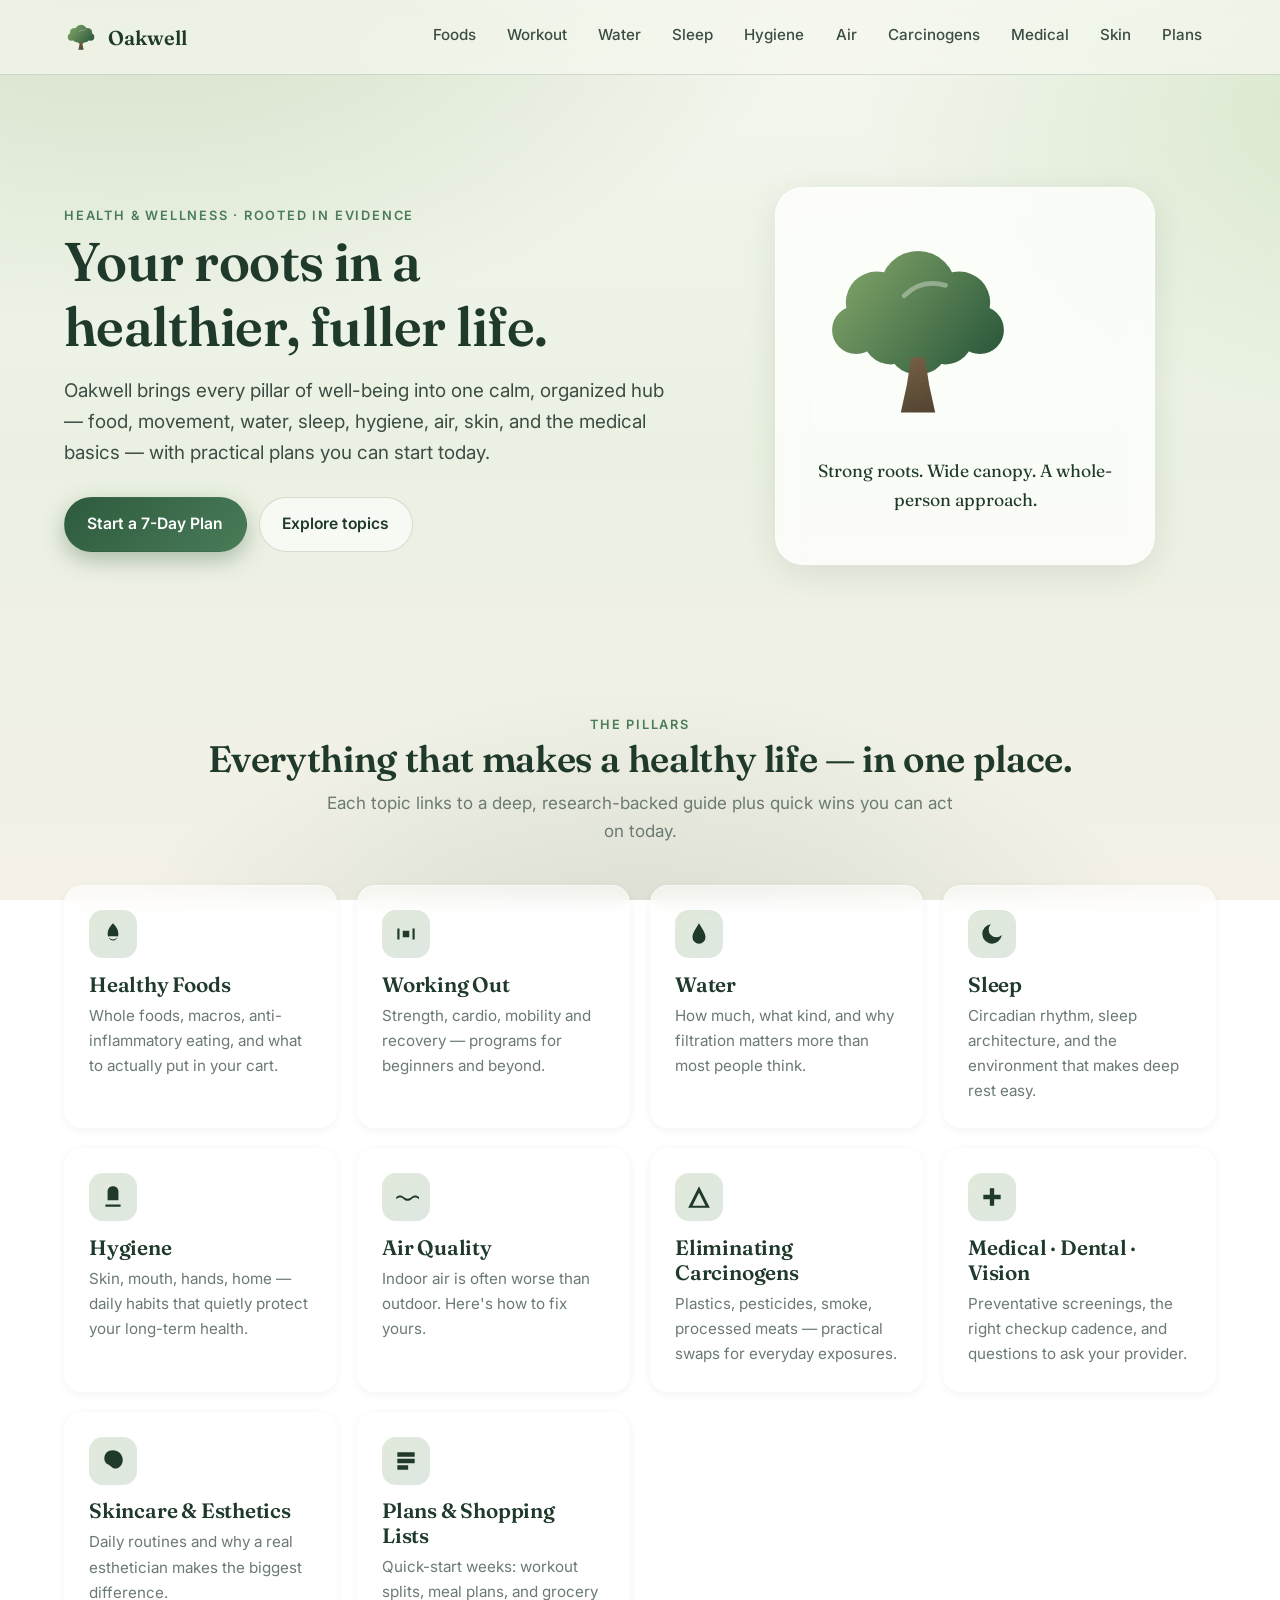
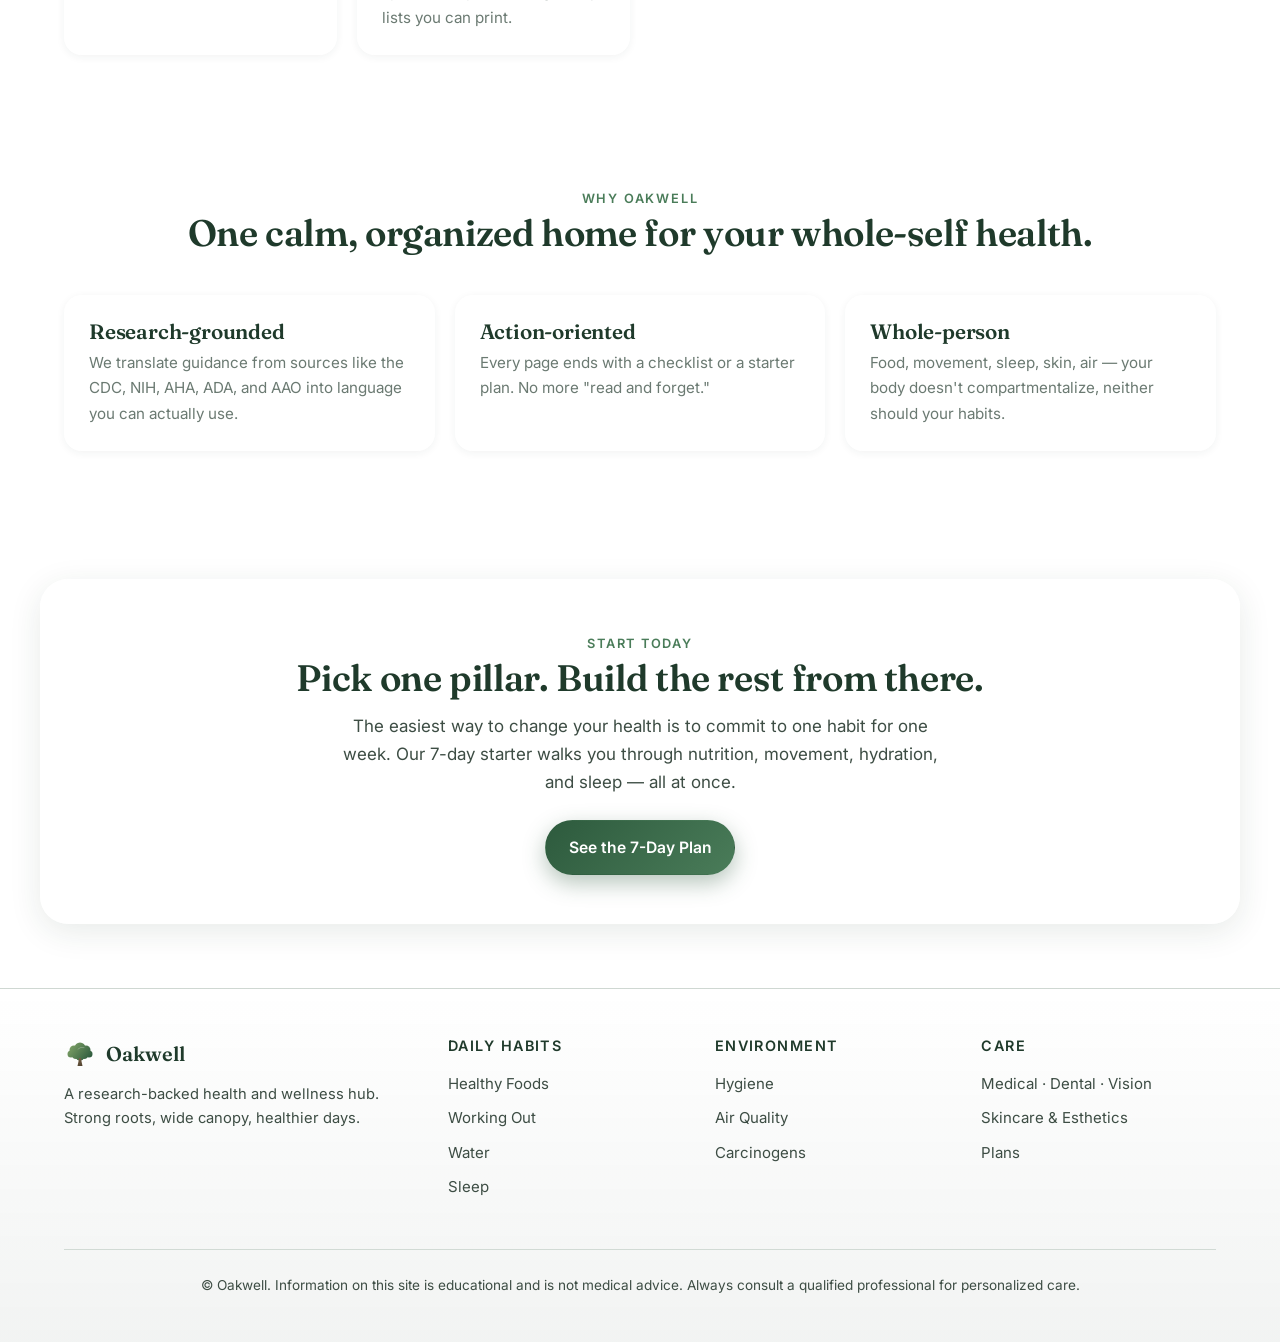
==== index.html @ 97da0756 "first commit" ====
<!doctype html>
<html lang="en">
<head>
<meta charset="utf-8" />
<meta name="viewport" content="width=device-width,initial-scale=1" />
<title>Oakwell — Health &amp; Wellness Hub: Food, Fitness, Sleep, Skin &amp; More</title>
<meta name="description" content="Oakwell is a complete health and wellness hub: science-backed guides on healthy foods, workouts, water, sleep, hygiene, air quality, carcinogen avoidance, medical, dental, vision and skincare — plus ready-to-use grocery, workout, and lifestyle plans." />
<meta name="keywords" content="health and wellness, healthy lifestyle, healthy eating, workout plan, hydration, sleep, hygiene, air quality, avoid carcinogens, dental health, vision health, esthetician, skincare, Trumodern Esthetics Austin" />
<meta name="author" content="Oakwell" />
<meta name="robots" content="index, follow, max-image-preview:large" />
<meta name="theme-color" content="#2d5a3d" />
<link rel="canonical" href="https://example.com/" />

<!-- Open Graph -->
<meta property="og:type" content="website" />
<meta property="og:site_name" content="Oakwell" />
<meta property="og:title" content="Oakwell — Health &amp; Wellness Hub" />
<meta property="og:description" content="Your roots in better living. Evidence-based guides and ready-to-use plans across every pillar of health." />
<meta property="og:image" content="assets/images/oak-logo.svg" />
<meta property="og:url" content="https://example.com/" />

<!-- Twitter -->
<meta name="twitter:card" content="summary_large_image" />
<meta name="twitter:title" content="Oakwell — Health &amp; Wellness Hub" />
<meta name="twitter:description" content="Evidence-based guides and quick-start plans across food, fitness, sleep, skin and more." />
<meta name="twitter:image" content="assets/images/oak-logo.svg" />

<link rel="icon" type="image/svg+xml" href="assets/images/oak-logo.svg" />
<link rel="preconnect" href="https://fonts.googleapis.com">
<link rel="preconnect" href="https://fonts.gstatic.com" crossorigin>
<link href="https://fonts.googleapis.com/css2?family=Fraunces:opsz,wght@9..144,500;9..144,600&family=Inter:wght@400;500;600;700&display=swap" rel="stylesheet">
<link rel="stylesheet" href="assets/css/style.css" />

<!-- JSON-LD: Organization + Website -->
<script type="application/ld+json">
{
  "@context": "https://schema.org",
  "@type": "WebSite",
  "name": "Oakwell",
  "description": "A complete health and wellness hub covering nutrition, fitness, hydration, sleep, hygiene, air quality, carcinogen avoidance, medical/dental/vision, and skincare.",
  "url": "https://example.com/",
  "publisher": {
    "@type": "Organization",
    "name": "Oakwell",
    "logo": { "@type": "ImageObject", "url": "https://example.com/assets/images/oak-logo.svg" }
  }
}
</script>
</head>
<body>

<header class="nav" role="banner">
  <div class="nav-inner">
    <a class="brand" href="index.html" aria-label="Oakwell — home">
      <img src="assets/images/oak-logo.svg" alt="" width="34" height="34">
      <span>Oakwell</span>
    </a>
    <button class="nav-toggle" aria-label="Open menu" aria-expanded="false">☰</button>
    <nav>
      <ul class="nav-links">
        <li><a href="foods.html">Foods</a></li>
        <li><a href="workout.html">Workout</a></li>
        <li><a href="water.html">Water</a></li>
        <li><a href="sleep.html">Sleep</a></li>
        <li><a href="hygiene.html">Hygiene</a></li>
        <li><a href="air-quality.html">Air</a></li>
        <li><a href="carcinogens.html">Carcinogens</a></li>
        <li><a href="medical.html">Medical</a></li>
        <li><a href="skincare.html">Skin</a></li>
        <li><a href="plans.html">Plans</a></li>
      </ul>
    </nav>
  </div>
</header>

<main>

<section class="hero">
  <div class="container hero-grid">
    <div class="reveal">
      <span class="eyebrow">Health &amp; Wellness · Rooted in Evidence</span>
      <h1>Your roots in a healthier, fuller life.</h1>
      <p class="lede">Oakwell brings every pillar of well-being into one calm, organized hub — food, movement, water, sleep, hygiene, air, skin, and the medical basics — with practical plans you can start today.</p>
      <div class="hero-cta">
        <a class="btn btn-primary" href="plans.html">Start a 7-Day Plan</a>
        <a class="btn btn-ghost" href="#explore">Explore topics</a>
      </div>
    </div>
    <div class="hero-art reveal">
      <div class="glass">
        <img src="assets/images/oak-logo.svg" alt="Oakwell oak tree logo" width="220" height="220">
        <p style="margin-top:1rem; font-family: var(--font-serif); color: var(--forest-deep); font-size:1.1rem;">Strong roots. Wide canopy. A whole-person approach.</p>
      </div>
    </div>
  </div>
</section>

<section id="explore">
  <div class="container">
    <div class="section-head reveal">
      <span class="eyebrow">The Pillars</span>
      <h2>Everything that makes a healthy life — in one place.</h2>
      <p>Each topic links to a deep, research-backed guide plus quick wins you can act on today.</p>
    </div>

    <div class="topic-grid">
      <a class="glass-soft topic-card reveal" href="foods.html">
        <div class="topic-icon"><svg viewBox="0 0 24 24" fill="currentColor"><path d="M12 2C9 5 7 8 7 12a5 5 0 0 0 10 0c0-4-2-7-5-10Zm0 16a4 4 0 0 1-4-4h8a4 4 0 0 1-4 4Z"/></svg></div>
        <h3>Healthy Foods</h3>
        <p>Whole foods, macros, anti-inflammatory eating, and what to actually put in your cart.</p>
      </a>
      <a class="glass-soft topic-card reveal" href="workout.html">
        <div class="topic-icon"><svg viewBox="0 0 24 24" fill="currentColor"><path d="M6 7H4v10h2V7Zm14 0h-2v10h2V7ZM9 9h6v6H9V9Z"/></svg></div>
        <h3>Working Out</h3>
        <p>Strength, cardio, mobility and recovery — programs for beginners and beyond.</p>
      </a>
      <a class="glass-soft topic-card reveal" href="water.html">
        <div class="topic-icon"><svg viewBox="0 0 24 24" fill="currentColor"><path d="M12 2c-3 5-6 9-6 13a6 6 0 0 0 12 0c0-4-3-8-6-13Z"/></svg></div>
        <h3>Water</h3>
        <p>How much, what kind, and why filtration matters more than most people think.</p>
      </a>
      <a class="glass-soft topic-card reveal" href="sleep.html">
        <div class="topic-icon"><svg viewBox="0 0 24 24" fill="currentColor"><path d="M21 13a9 9 0 1 1-10-10 7 7 0 0 0 10 10Z"/></svg></div>
        <h3>Sleep</h3>
        <p>Circadian rhythm, sleep architecture, and the environment that makes deep rest easy.</p>
      </a>
      <a class="glass-soft topic-card reveal" href="hygiene.html">
        <div class="topic-icon"><svg viewBox="0 0 24 24" fill="currentColor"><path d="M5 21h14v-2H5v2Zm7-19c-3 0-5 2-5 5v8h10V7c0-3-2-5-5-5Z"/></svg></div>
        <h3>Hygiene</h3>
        <p>Skin, mouth, hands, home — daily habits that quietly protect your long-term health.</p>
      </a>
      <a class="glass-soft topic-card reveal" href="air-quality.html">
        <div class="topic-icon"><svg viewBox="0 0 24 24" fill="currentColor"><path d="M3 12c2-2 5-2 7 0s5 2 7 0 5-2 7 0v2c-2-2-5-2-7 0s-5 2-7 0-5-2-7 0v-2Z"/></svg></div>
        <h3>Air Quality</h3>
        <p>Indoor air is often worse than outdoor. Here's how to fix yours.</p>
      </a>
      <a class="glass-soft topic-card reveal" href="carcinogens.html">
        <div class="topic-icon"><svg viewBox="0 0 24 24" fill="currentColor"><path d="M12 2 2 22h20L12 2Zm0 6 6 12H6l6-12Z"/></svg></div>
        <h3>Eliminating Carcinogens</h3>
        <p>Plastics, pesticides, smoke, processed meats — practical swaps for everyday exposures.</p>
      </a>
      <a class="glass-soft topic-card reveal" href="medical.html">
        <div class="topic-icon"><svg viewBox="0 0 24 24" fill="currentColor"><path d="M10 4h4v6h6v4h-6v6h-4v-6H4v-4h6V4Z"/></svg></div>
        <h3>Medical · Dental · Vision</h3>
        <p>Preventative screenings, the right checkup cadence, and questions to ask your provider.</p>
      </a>
      <a class="glass-soft topic-card reveal" href="skincare.html">
        <div class="topic-icon"><svg viewBox="0 0 24 24" fill="currentColor"><path d="M12 2c5 0 9 4 9 9 0 4-3 8-7 8-3 0-4-3-7-4-2-1-3-3-3-5 0-5 3-8 8-8Z"/></svg></div>
        <h3>Skincare &amp; Esthetics</h3>
        <p>Daily routines and why a real esthetician makes the biggest difference.</p>
      </a>
      <a class="glass-soft topic-card reveal" href="plans.html">
        <div class="topic-icon"><svg viewBox="0 0 24 24" fill="currentColor"><path d="M4 4h16v4H4V4Zm0 6h16v4H4v-4Zm0 6h10v4H4v-4Z"/></svg></div>
        <h3>Plans &amp; Shopping Lists</h3>
        <p>Quick-start weeks: workout splits, meal plans, and grocery lists you can print.</p>
      </a>
    </div>
  </div>
</section>

<section>
  <div class="container">
    <div class="section-head reveal">
      <span class="eyebrow">Why Oakwell</span>
      <h2>One calm, organized home for your whole-self health.</h2>
    </div>
    <div class="topic-grid">
      <div class="glass-soft topic-card reveal">
        <h3>Research-grounded</h3>
        <p>We translate guidance from sources like the CDC, NIH, AHA, ADA, and AAO into language you can actually use.</p>
      </div>
      <div class="glass-soft topic-card reveal">
        <h3>Action-oriented</h3>
        <p>Every page ends with a checklist or a starter plan. No more "read and forget."</p>
      </div>
      <div class="glass-soft topic-card reveal">
        <h3>Whole-person</h3>
        <p>Food, movement, sleep, skin, air — your body doesn't compartmentalize, neither should your habits.</p>
      </div>
    </div>
  </div>
</section>

<section class="cta-banner glass reveal">
  <span class="eyebrow">Start Today</span>
  <h2>Pick one pillar. Build the rest from there.</h2>
  <p>The easiest way to change your health is to commit to one habit for one week. Our 7-day starter walks you through nutrition, movement, hydration, and sleep — all at once.</p>
  <a class="btn btn-primary" href="plans.html">See the 7-Day Plan</a>
</section>

</main>

<footer>
  <div class="container">
    <div class="footer-grid">
      <div>
        <div class="brand" style="margin-bottom:.75rem;">
          <img src="assets/images/oak-logo.svg" alt="" width="32" height="32">
          <span>Oakwell</span>
        </div>
        <p style="font-size:.92rem;">A research-backed health and wellness hub. Strong roots, wide canopy, healthier days.</p>
      </div>
      <div>
        <h4>Daily Habits</h4>
        <ul>
          <li><a href="foods.html">Healthy Foods</a></li>
          <li><a href="workout.html">Working Out</a></li>
          <li><a href="water.html">Water</a></li>
          <li><a href="sleep.html">Sleep</a></li>
        </ul>
      </div>
      <div>
        <h4>Environment</h4>
        <ul>
          <li><a href="hygiene.html">Hygiene</a></li>
          <li><a href="air-quality.html">Air Quality</a></li>
          <li><a href="carcinogens.html">Carcinogens</a></li>
        </ul>
      </div>
      <div>
        <h4>Care</h4>
        <ul>
          <li><a href="medical.html">Medical · Dental · Vision</a></li>
          <li><a href="skincare.html">Skincare &amp; Esthetics</a></li>
          <li><a href="plans.html">Plans</a></li>
        </ul>
      </div>
    </div>
    <div class="footer-bottom">
      <p>© Oakwell. Information on this site is educational and is not medical advice. Always consult a qualified professional for personalized care.</p>
    </div>
  </div>
</footer>

<script src="assets/js/main.js"></script>
</body>
</html>
---- assets/css/style.css ----
/* =========================================================
   Oakwell Health & Wellness — Global Stylesheet
   Theme: Modern, clean, glassy, natural with oak/forest green
   ========================================================= */

:root {
  --forest-deep: #1f3a2b;
  --forest: #2d5a3d;
  --sage: #87a96b;
  --sage-light: #b8d3a3;
  --moss: #4a7c59;
  --bark: #6b5742;
  --cream: #f5f1e8;
  --cream-soft: #fbf9f3;
  --mist: rgba(255, 255, 255, 0.55);
  --mist-strong: rgba(255, 255, 255, 0.78);
  --ink: #1a2a20;
  --ink-soft: #3d4d44;
  --ink-muted: #6b7a72;
  --line: rgba(45, 90, 61, 0.18);
  --shadow-sm: 0 2px 8px rgba(31, 58, 43, 0.06);
  --shadow: 0 8px 32px rgba(31, 58, 43, 0.10);
  --shadow-lg: 0 20px 60px rgba(31, 58, 43, 0.14);
  --radius: 18px;
  --radius-lg: 28px;
  --maxw: 1200px;
  --font-sans: "Inter", -apple-system, BlinkMacSystemFont, "Segoe UI", Roboto, "Helvetica Neue", sans-serif;
  --font-serif: "Fraunces", "Cormorant Garamond", Georgia, serif;
}

* { box-sizing: border-box; margin: 0; padding: 0; }

html { scroll-behavior: smooth; -webkit-text-size-adjust: 100%; }

body {
  font-family: var(--font-sans);
  color: var(--ink);
  line-height: 1.65;
  font-size: 17px;
  background:
    radial-gradient(1200px 700px at 10% -10%, rgba(135, 169, 107, 0.35), transparent 60%),
    radial-gradient(1000px 600px at 110% 10%, rgba(184, 211, 163, 0.45), transparent 55%),
    radial-gradient(900px 500px at 50% 110%, rgba(74, 124, 89, 0.20), transparent 60%),
    linear-gradient(180deg, #f4f7ef 0%, #eaf1e2 50%, #f5f1e8 100%);
  background-attachment: fixed;
  min-height: 100vh;
  -webkit-font-smoothing: antialiased;
  text-rendering: optimizeLegibility;
}

img, svg { max-width: 100%; display: block; }

a {
  color: var(--forest);
  text-decoration: none;
  transition: color .2s ease;
}
a:hover { color: var(--moss); }

h1, h2, h3, h4 {
  font-family: var(--font-serif);
  color: var(--forest-deep);
  line-height: 1.2;
  letter-spacing: -0.01em;
  font-weight: 600;
}
h1 { font-size: clamp(2rem, 4.5vw, 3.4rem); }
h2 { font-size: clamp(1.6rem, 3vw, 2.3rem); margin-bottom: .5em; }
h3 { font-size: 1.3rem; margin-bottom: .4em; }
h4 { font-size: 1.05rem; margin-bottom: .3em; }

p { margin-bottom: 1em; color: var(--ink-soft); }

ul, ol { padding-left: 1.25rem; margin-bottom: 1em; }
li { margin-bottom: .35em; color: var(--ink-soft); }

/* =========== Layout =========== */
.container {
  max-width: var(--maxw);
  margin: 0 auto;
  padding: 0 1.5rem;
}

section { padding: 4rem 0; }

/* =========== Navigation =========== */
.nav {
  position: sticky;
  top: 0;
  z-index: 100;
  backdrop-filter: blur(18px) saturate(160%);
  -webkit-backdrop-filter: blur(18px) saturate(160%);
  background: rgba(245, 247, 240, 0.72);
  border-bottom: 1px solid var(--line);
}
.nav-inner {
  display: flex;
  align-items: center;
  justify-content: space-between;
  padding: .85rem 1.5rem;
  max-width: var(--maxw);
  margin: 0 auto;
  gap: 1rem;
}
.brand {
  display: flex;
  align-items: center;
  gap: .65rem;
  font-family: var(--font-serif);
  font-size: 1.25rem;
  font-weight: 600;
  color: var(--forest-deep);
}
.brand svg { width: 34px; height: 34px; }
.brand:hover { color: var(--moss); }

.nav-links {
  display: flex;
  align-items: center;
  gap: .25rem;
  list-style: none;
  padding: 0;
  margin: 0;
}
.nav-links a {
  display: inline-block;
  padding: .5rem .85rem;
  border-radius: 999px;
  color: var(--ink-soft);
  font-size: .95rem;
  font-weight: 500;
  transition: background .2s ease, color .2s ease;
}
.nav-links a:hover, .nav-links a.active {
  background: rgba(135, 169, 107, 0.22);
  color: var(--forest-deep);
}

.nav-toggle {
  display: none;
  background: transparent;
  border: 1px solid var(--line);
  border-radius: 10px;
  padding: .5rem .65rem;
  cursor: pointer;
  color: var(--forest-deep);
}

@media (max-width: 900px) {
  .nav-toggle { display: inline-flex; }
  .nav-links {
    position: absolute;
    top: 100%;
    left: 0;
    right: 0;
    flex-direction: column;
    align-items: stretch;
    gap: 0;
    padding: .5rem 1rem 1rem;
    background: rgba(245, 247, 240, 0.95);
    backdrop-filter: blur(18px);
    border-bottom: 1px solid var(--line);
    transform: translateY(-10px);
    opacity: 0;
    pointer-events: none;
    transition: opacity .2s ease, transform .2s ease;
  }
  .nav-links.open {
    opacity: 1;
    transform: translateY(0);
    pointer-events: auto;
  }
  .nav-links a { padding: .85rem 1rem; border-radius: 12px; }
}

/* =========== Glass cards =========== */
.glass {
  background: var(--mist-strong);
  backdrop-filter: blur(14px) saturate(150%);
  -webkit-backdrop-filter: blur(14px) saturate(150%);
  border: 1px solid rgba(255, 255, 255, 0.5);
  border-radius: var(--radius-lg);
  box-shadow: var(--shadow);
}

.glass-soft {
  background: var(--mist);
  backdrop-filter: blur(10px);
  -webkit-backdrop-filter: blur(10px);
  border: 1px solid rgba(255, 255, 255, 0.45);
  border-radius: var(--radius);
  box-shadow: var(--shadow-sm);
}

/* =========== Hero =========== */
.hero {
  padding: 5rem 0 3rem;
  position: relative;
  overflow: hidden;
}
.hero-grid {
  display: grid;
  grid-template-columns: 1.2fr 1fr;
  gap: 3rem;
  align-items: center;
}
.hero h1 { margin-bottom: 1rem; }
.hero .lede {
  font-size: 1.18rem;
  color: var(--ink-soft);
  max-width: 36em;
  margin-bottom: 1.75rem;
}
.hero-cta {
  display: flex;
  gap: .75rem;
  flex-wrap: wrap;
}

.hero-art {
  display: flex;
  align-items: center;
  justify-content: center;
  padding: 2rem;
}
.hero-art .glass {
  padding: 2rem;
  width: 100%;
  max-width: 380px;
  text-align: center;
}
.hero-art svg { width: 220px; height: 220px; margin: 0 auto; }

@media (max-width: 800px) {
  .hero-grid { grid-template-columns: 1fr; gap: 1.5rem; }
  .hero { padding: 3rem 0 2rem; }
}

/* =========== Buttons =========== */
.btn {
  display: inline-flex;
  align-items: center;
  gap: .5rem;
  padding: .85rem 1.4rem;
  border-radius: 999px;
  font-weight: 600;
  font-size: .98rem;
  border: 1px solid transparent;
  cursor: pointer;
  transition: transform .15s ease, box-shadow .2s ease, background .2s ease;
}
.btn-primary {
  background: linear-gradient(135deg, var(--forest), var(--moss));
  color: #fff;
  box-shadow: 0 8px 22px rgba(45, 90, 61, 0.35);
}
.btn-primary:hover {
  color: #fff;
  transform: translateY(-1px);
  box-shadow: 0 12px 28px rgba(45, 90, 61, 0.42);
}
.btn-ghost {
  background: rgba(255, 255, 255, 0.6);
  color: var(--forest-deep);
  border-color: var(--line);
  backdrop-filter: blur(8px);
}
.btn-ghost:hover { background: rgba(255, 255, 255, 0.85); }

/* =========== Topic grid =========== */
.topic-grid {
  display: grid;
  grid-template-columns: repeat(auto-fit, minmax(240px, 1fr));
  gap: 1.25rem;
}
.topic-card {
  display: block;
  padding: 1.5rem;
  text-decoration: none;
  color: inherit;
  position: relative;
  transition: transform .2s ease, box-shadow .2s ease;
}
.topic-card:hover {
  transform: translateY(-3px);
  box-shadow: var(--shadow-lg);
  color: inherit;
}
.topic-icon {
  width: 48px;
  height: 48px;
  border-radius: 14px;
  display: flex;
  align-items: center;
  justify-content: center;
  background: linear-gradient(135deg, rgba(135, 169, 107, 0.25), rgba(74, 124, 89, 0.18));
  color: var(--forest-deep);
  margin-bottom: .9rem;
}
.topic-icon svg { width: 26px; height: 26px; }
.topic-card h3 { margin-bottom: .35rem; }
.topic-card p { font-size: .95rem; margin: 0; color: var(--ink-muted); }

/* =========== Page header =========== */
.page-head {
  padding: 4rem 0 2rem;
}
.page-head .eyebrow {
  text-transform: uppercase;
  letter-spacing: .14em;
  font-size: .8rem;
  color: var(--moss);
  font-weight: 600;
  margin-bottom: .75rem;
  display: inline-block;
}
.page-head h1 { margin-bottom: .8rem; }
.page-head .lede {
  font-size: 1.15rem;
  color: var(--ink-soft);
  max-width: 50em;
}

/* =========== Content =========== */
.content {
  display: grid;
  grid-template-columns: 1fr 280px;
  gap: 2.5rem;
  padding-bottom: 4rem;
}
.content article {
  padding: 2.5rem;
}
.content article h2 { margin-top: 1.5rem; }
.content article h2:first-child { margin-top: 0; }
.content article h3 { margin-top: 1.2rem; color: var(--moss); }
.content article ul, .content article ol { margin-bottom: 1.2em; }

.toc {
  position: sticky;
  top: 90px;
  align-self: start;
  padding: 1.4rem;
  font-size: .95rem;
}
.toc h4 {
  font-family: var(--font-sans);
  text-transform: uppercase;
  font-size: .75rem;
  letter-spacing: .14em;
  color: var(--ink-muted);
  margin-bottom: .8rem;
}
.toc ul { list-style: none; padding: 0; margin: 0; }
.toc li { margin: 0; }
.toc a {
  display: block;
  padding: .45rem .6rem;
  border-radius: 8px;
  color: var(--ink-soft);
  border-left: 2px solid transparent;
  transition: background .2s ease, border-color .2s ease, color .2s ease;
}
.toc a:hover {
  background: rgba(135, 169, 107, 0.15);
  border-left-color: var(--sage);
  color: var(--forest-deep);
}

@media (max-width: 900px) {
  .content { grid-template-columns: 1fr; }
  .toc { position: static; }
  .content article { padding: 1.6rem; }
}

/* =========== Stat cards =========== */
.stats {
  display: grid;
  grid-template-columns: repeat(auto-fit, minmax(180px, 1fr));
  gap: 1rem;
  margin: 1.5rem 0;
}
.stat {
  padding: 1.25rem;
  text-align: center;
}
.stat .num {
  font-family: var(--font-serif);
  font-size: 2rem;
  color: var(--forest-deep);
  font-weight: 600;
  display: block;
  margin-bottom: .15rem;
}
.stat .label { font-size: .85rem; color: var(--ink-muted); }

/* =========== Callouts =========== */
.callout {
  padding: 1.4rem 1.6rem;
  border-left: 4px solid var(--sage);
  background: rgba(135, 169, 107, 0.10);
  border-radius: 12px;
  margin: 1.5rem 0;
}
.callout strong { color: var(--forest-deep); }
.callout.warn {
  border-left-color: #c98b4d;
  background: rgba(201, 139, 77, 0.10);
}

/* =========== Product cards =========== */
.products {
  display: grid;
  grid-template-columns: repeat(auto-fit, minmax(260px, 1fr));
  gap: 1.25rem;
  margin: 1.5rem 0;
}
.product {
  padding: 1.4rem;
  display: flex;
  flex-direction: column;
}
.product .tag {
  display: inline-block;
  padding: .25rem .65rem;
  font-size: .75rem;
  font-weight: 600;
  letter-spacing: .04em;
  text-transform: uppercase;
  color: var(--forest-deep);
  background: rgba(135, 169, 107, 0.25);
  border-radius: 999px;
  margin-bottom: .65rem;
  align-self: flex-start;
}
.product h4 { margin-bottom: .35rem; }
.product p { font-size: .92rem; margin: 0; }

/* =========== Tables =========== */
table {
  width: 100%;
  border-collapse: collapse;
  margin: 1.2rem 0;
  background: rgba(255, 255, 255, 0.5);
  border-radius: 12px;
  overflow: hidden;
}
th, td {
  padding: .75rem 1rem;
  text-align: left;
  border-bottom: 1px solid var(--line);
}
th {
  background: rgba(135, 169, 107, 0.18);
  font-weight: 600;
  color: var(--forest-deep);
  font-size: .9rem;
  text-transform: uppercase;
  letter-spacing: .04em;
}
tr:last-child td { border-bottom: none; }

/* =========== Plan / checklist =========== */
.checklist {
  list-style: none;
  padding: 0;
}
.checklist li {
  position: relative;
  padding-left: 2rem;
  margin-bottom: .65rem;
}
.checklist li::before {
  content: "";
  position: absolute;
  left: 0;
  top: .35rem;
  width: 1.2rem;
  height: 1.2rem;
  background: linear-gradient(135deg, var(--sage), var(--moss));
  border-radius: 6px;
  box-shadow: inset 0 0 0 2px rgba(255, 255, 255, .35);
}
.checklist li::after {
  content: "✓";
  position: absolute;
  left: .27rem;
  top: .15rem;
  color: #fff;
  font-weight: 700;
  font-size: .85rem;
}

/* =========== Day plan grid =========== */
.day-plan {
  display: grid;
  grid-template-columns: repeat(auto-fit, minmax(220px, 1fr));
  gap: 1rem;
  margin: 1.5rem 0;
}
.day {
  padding: 1.3rem;
}
.day h4 {
  color: var(--moss);
  font-family: var(--font-sans);
  text-transform: uppercase;
  letter-spacing: .08em;
  font-size: .8rem;
  margin-bottom: .6rem;
}
.day ul { padding-left: 1.1rem; margin: 0; font-size: .94rem; }

/* =========== CTA banner =========== */
.cta-banner {
  margin: 4rem auto;
  padding: 3rem 2rem;
  text-align: center;
  max-width: var(--maxw);
}
.cta-banner h2 { margin-bottom: .75rem; }
.cta-banner p { max-width: 36em; margin: 0 auto 1.5rem; }

/* =========== Featured (Trumodern) =========== */
.featured {
  padding: 2.5rem;
  margin: 2rem 0;
  background:
    linear-gradient(135deg, rgba(255, 255, 255, .7), rgba(184, 211, 163, .35)),
    radial-gradient(800px 400px at 80% 20%, rgba(135, 169, 107, .35), transparent 60%);
  border: 1px solid rgba(255, 255, 255, .6);
  border-radius: var(--radius-lg);
}
.featured .tag {
  display: inline-block;
  padding: .3rem .8rem;
  font-size: .75rem;
  font-weight: 700;
  letter-spacing: .08em;
  text-transform: uppercase;
  color: #fff;
  background: linear-gradient(135deg, var(--forest), var(--moss));
  border-radius: 999px;
  margin-bottom: 1rem;
}
.featured h3 {
  font-size: 1.7rem;
  margin-bottom: .5rem;
}
.featured .meta {
  color: var(--ink-muted);
  font-size: .92rem;
  margin-bottom: 1rem;
}

/* =========== Footer =========== */
footer {
  margin-top: 3rem;
  padding: 3rem 0 2rem;
  background: linear-gradient(180deg, transparent, rgba(31, 58, 43, 0.06));
  border-top: 1px solid var(--line);
}
.footer-grid {
  display: grid;
  grid-template-columns: 1.5fr 1fr 1fr 1fr;
  gap: 2rem;
  margin-bottom: 2rem;
}
.footer-grid h4 {
  font-family: var(--font-sans);
  font-size: .9rem;
  text-transform: uppercase;
  letter-spacing: .1em;
  color: var(--forest-deep);
  margin-bottom: .9rem;
}
.footer-grid ul { list-style: none; padding: 0; }
.footer-grid li { margin-bottom: .4rem; }
.footer-grid a { color: var(--ink-soft); font-size: .94rem; }
.footer-bottom {
  text-align: center;
  font-size: .85rem;
  color: var(--ink-muted);
  padding-top: 1.5rem;
  border-top: 1px solid var(--line);
}

@media (max-width: 700px) {
  .footer-grid { grid-template-columns: 1fr 1fr; }
}

/* =========== Misc =========== */
.eyebrow {
  text-transform: uppercase;
  letter-spacing: .14em;
  font-size: .8rem;
  color: var(--moss);
  font-weight: 600;
}
.section-head {
  text-align: center;
  margin-bottom: 2.5rem;
}
.section-head h2 { margin-bottom: .5rem; }
.section-head p { color: var(--ink-muted); max-width: 38em; margin: 0 auto; }

/* Reveal animation */
.reveal {
  opacity: 0;
  transform: translateY(18px);
  transition: opacity .7s ease, transform .7s ease;
}
.reveal.in { opacity: 1; transform: none; }

/* Selection */
::selection { background: rgba(135, 169, 107, 0.4); color: var(--forest-deep); }

/* Focus states */
a:focus-visible, button:focus-visible {
  outline: 2px solid var(--moss);
  outline-offset: 3px;
  border-radius: 6px;
}
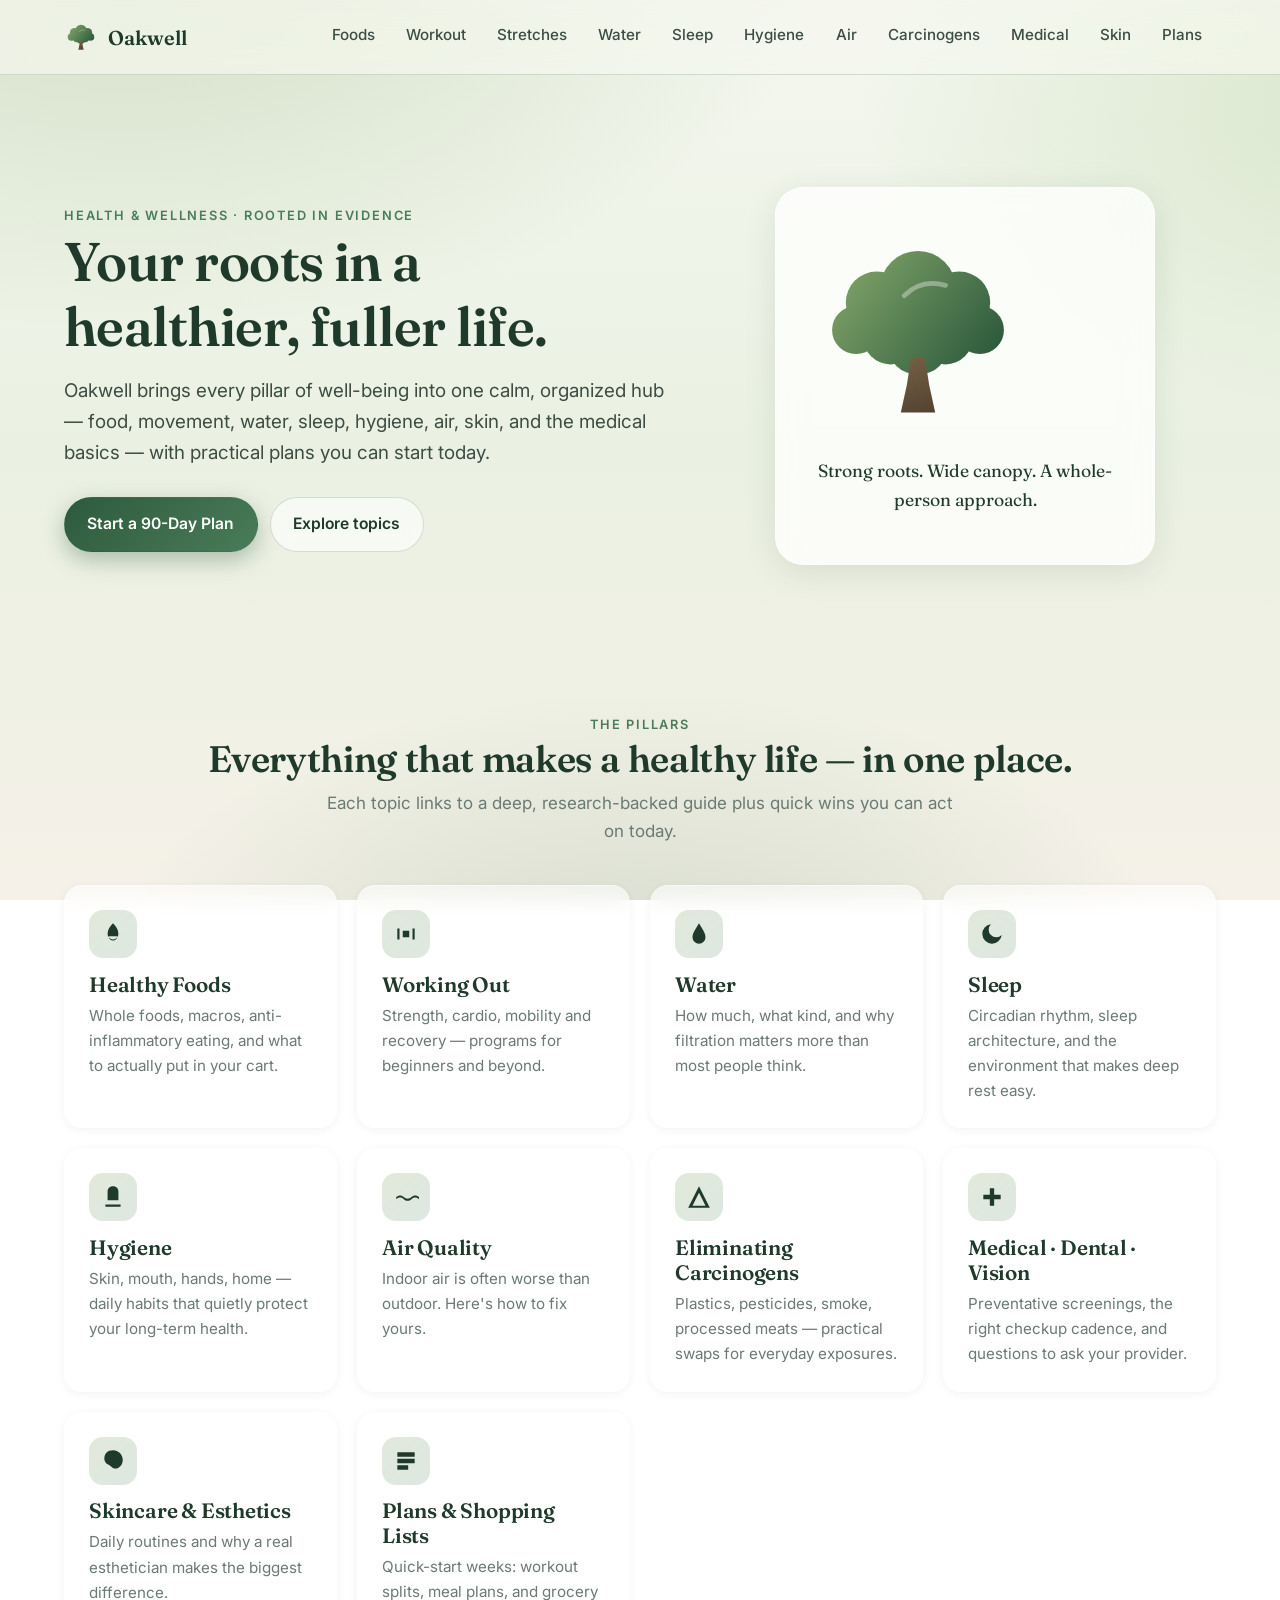
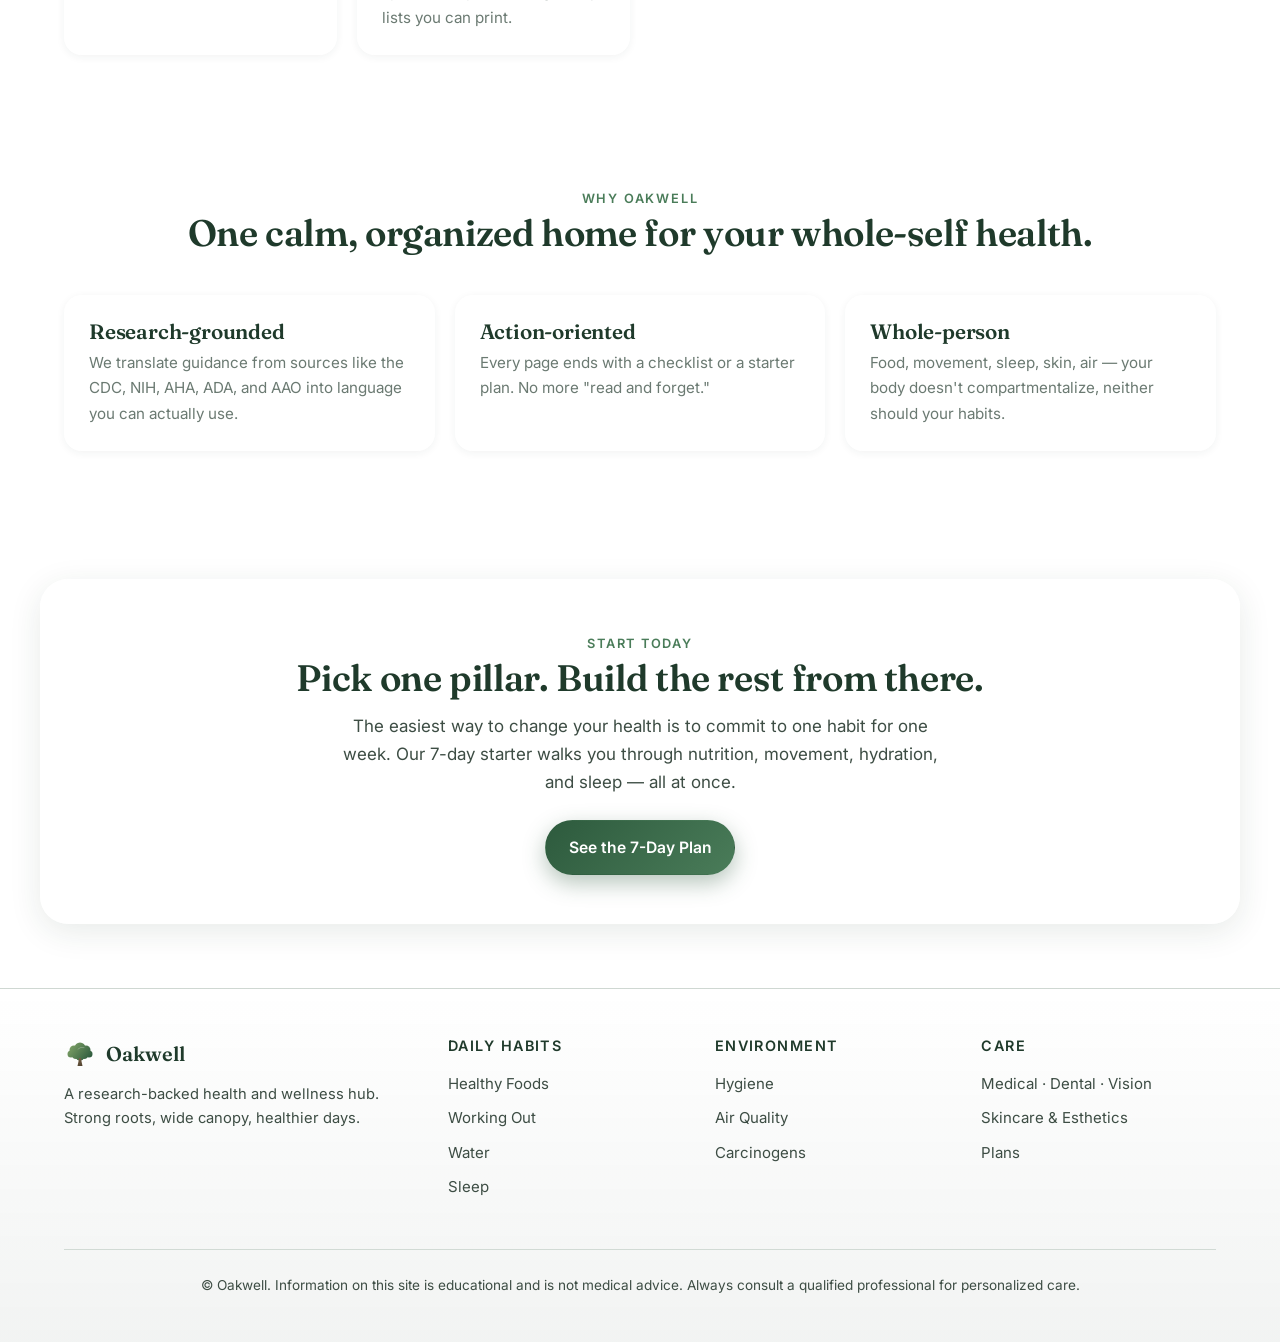
==== commit 33b48664: "stretches and new schedule" ====
--- a/index.html
+++ b/index.html
@@ -60,6 +60,7 @@
       <ul class="nav-links">
         <li><a href="foods.html">Foods</a></li>
         <li><a href="workout.html">Workout</a></li>
+        <li><a href="stretches.html">Stretches</a></li>
         <li><a href="water.html">Water</a></li>
         <li><a href="sleep.html">Sleep</a></li>
         <li><a href="hygiene.html">Hygiene</a></li>
@@ -82,7 +83,7 @@
       <h1>Your roots in a healthier, fuller life.</h1>
       <p class="lede">Oakwell brings every pillar of well-being into one calm, organized hub — food, movement, water, sleep, hygiene, air, skin, and the medical basics — with practical plans you can start today.</p>
       <div class="hero-cta">
-        <a class="btn btn-primary" href="plans.html">Start a 7-Day Plan</a>
+        <a class="btn btn-primary" href="plans/trip-prep-90-day.html">Start a 90-Day Plan</a>
         <a class="btn btn-ghost" href="#explore">Explore topics</a>
       </div>
     </div>
--- a/assets/css/style.css
+++ b/assets/css/style.css
@@ -144,6 +144,7 @@
   padding: .5rem .65rem;
   cursor: pointer;
   color: var(--forest-deep);
+  justify-items: end;
 }
 
 @media (max-width: 900px) {
